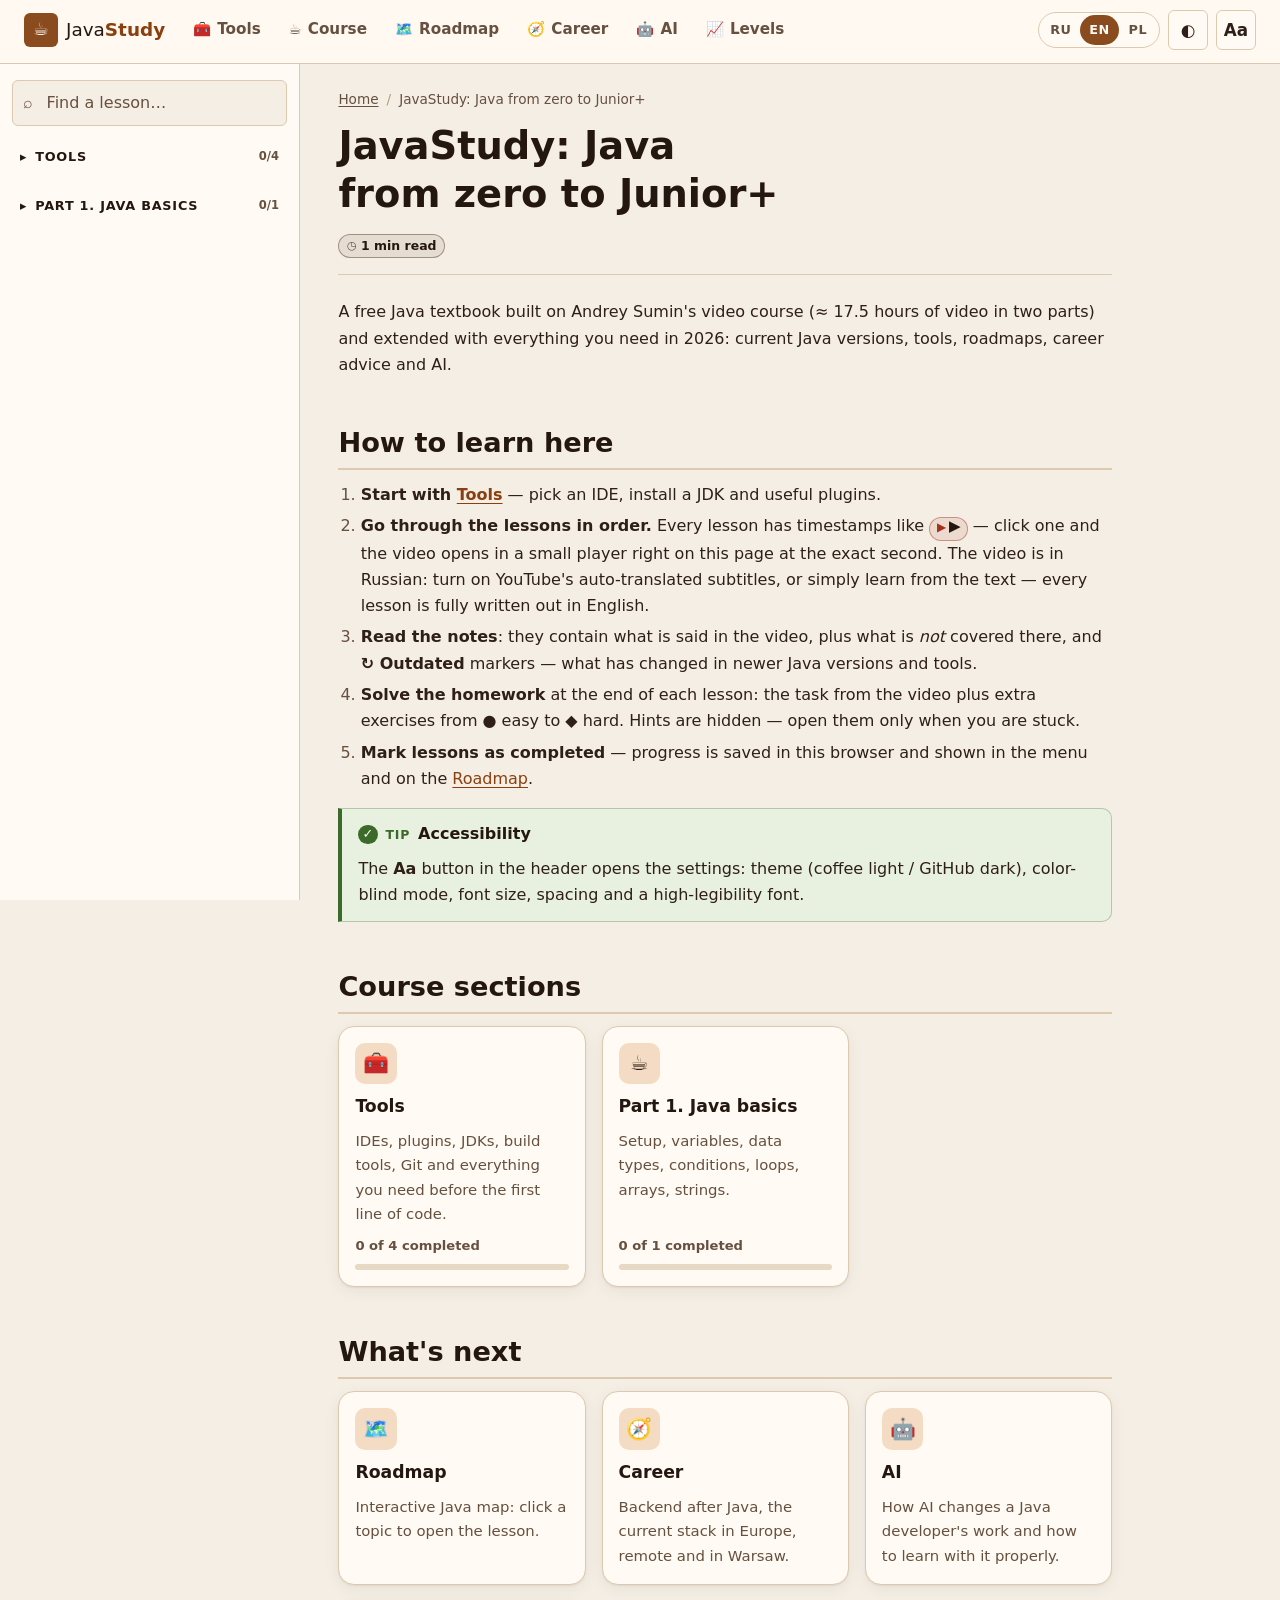
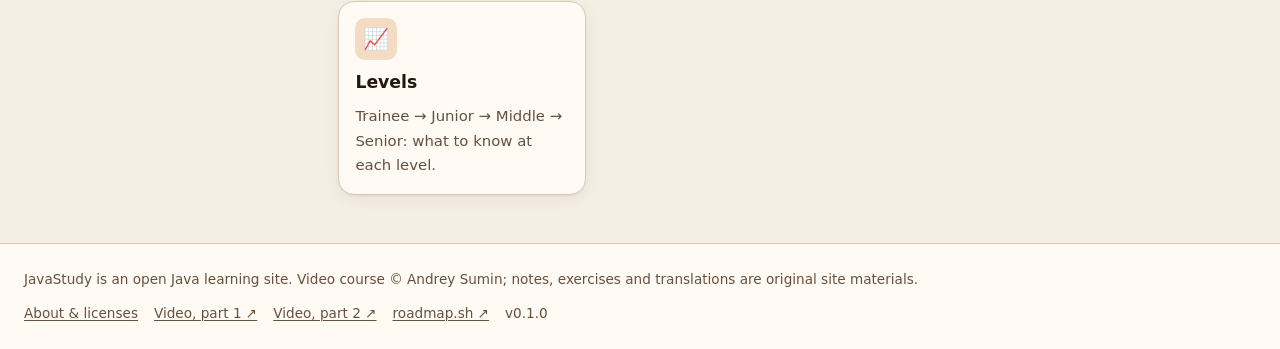
==== index.html @ 2e216fab "v0.1.0: каркас сайта JavaStudy (SPA без сборки, BEM, i18n RU/EN/PL) - index.html, 404.html, .nojekyl" ====
<!doctype html>
<html lang="ru" data-theme="coffee">
<head>
  <meta charset="utf-8">
  <meta name="viewport" content="width=device-width, initial-scale=1">
  <title>JavaStudy — Java с нуля до Junior+</title>
  <meta name="description" content="JavaStudy: бесплатный курс Java с нуля — уроки с таймкодами видео, домашние задания, roadmap, инструменты, карьера и ИИ. RU / EN / PL.">
  <meta name="color-scheme" content="light dark">
  <link rel="icon" href="assets/img/favicon.svg" type="image/svg+xml">
  <script>
    /* Применяем настройки до отрисовки, чтобы не было вспышки темы */
    (function () {
      var root = document.documentElement, s = {};
      try { s = JSON.parse(localStorage.getItem('javastudy.settings') || '{}') || {}; } catch (e) {}
      var theme = s.theme || (window.matchMedia && matchMedia('(prefers-color-scheme: dark)').matches ? 'github-dark' : 'coffee');
      root.dataset.theme = theme;
      if (s.cvd) root.dataset.cvd = 'on';
      if (s.fontSize) root.dataset.fontSize = s.fontSize;
      if (s.lineHeight) root.dataset.lineHeight = s.lineHeight;
      if (s.readableFont) root.dataset.readableFont = 'on';
      if (s.width) root.dataset.width = s.width;
    })();
  </script>
  <link rel="stylesheet" href="assets/css/main.css">
  <script type="module" src="assets/js/app.js"></script>
</head>
<body class="page">
  <a class="skip-link" href="#main" data-i18n="skipToContent">Перейти к содержимому</a>

  <header class="header">
    <div class="header__inner">
      <button class="header__menu-btn" type="button" aria-controls="sidebar" aria-expanded="false" data-action="toggle-sidebar">
        <span class="header__menu-icon" aria-hidden="true"></span>
        <span class="visually-hidden" data-i18n="menu">Меню</span>
      </button>
      <a class="header__logo" href="#/" data-link="home">
        <span class="header__logo-mark" aria-hidden="true">☕</span>
        <span class="header__logo-text">Java<b>Study</b></span>
      </a>
      <nav class="nav" aria-label="Main">
        <ul class="nav__list" data-slot="nav"></ul>
      </nav>
      <div class="header__tools">
        <div class="lang-switch" role="group" aria-label="Language" data-slot="lang"></div>
        <button class="icon-btn" type="button" data-action="toggle-theme" data-i18n-title="toggleTheme" title="Тема">
          <span class="icon-btn__icon" aria-hidden="true">◐</span>
          <span class="visually-hidden" data-i18n="toggleTheme">Тема</span>
        </button>
        <button class="icon-btn" type="button" data-action="open-settings" aria-haspopup="dialog" data-i18n-title="a11ySettings" title="Чтение и доступность">
          <span class="icon-btn__icon" aria-hidden="true">Aa</span>
          <span class="visually-hidden" data-i18n="a11ySettings">Чтение и доступность</span>
        </button>
      </div>
    </div>
    <div class="progress-bar" aria-hidden="true"><div class="progress-bar__fill" data-slot="read-progress"></div></div>
  </header>

  <div class="layout">
    <aside class="sidebar" id="sidebar" data-slot="sidebar" aria-label="Course"></aside>
    <div class="layout__backdrop" data-action="close-sidebar" hidden></div>
    <main class="layout__main" id="main" tabindex="-1" data-slot="main" aria-live="polite"></main>
  </div>

  <footer class="footer" data-slot="footer"></footer>

  <div class="player" data-slot="player" hidden></div>

  <dialog class="settings" data-slot="settings" aria-labelledby="settings-title"></dialog>

  <noscript><p class="noscript">JavaStudy requires JavaScript. / Для работы сайта нужен JavaScript.</p></noscript>
</body>
</html>
---- assets/css/main.css ----
/* JavaStudy — точка входа стилей.
   Порядок: base → themes → blocks. Каждый BEM-блок лежит в отдельном файле blocks/<block>.css */

@import url("base/reset.css");
@import url("base/tokens.css");
@import url("base/fonts.css");
@import url("base/typography.css");
@import url("base/a11y.css");

@import url("themes/coffee-light.css");
@import url("themes/github-dark.css");
@import url("themes/cvd.css");
@import url("themes/reading.css");

@import url("blocks/page.css");
@import url("blocks/skip-link.css");
@import url("blocks/header.css");
@import url("blocks/nav.css");
@import url("blocks/lang-switch.css");
@import url("blocks/icon-btn.css");
@import url("blocks/progress-bar.css");
@import url("blocks/layout.css");
@import url("blocks/sidebar.css");
@import url("blocks/search.css");
@import url("blocks/article.css");
@import url("blocks/breadcrumbs.css");
@import url("blocks/toc.css");
@import url("blocks/timecode.css");
@import url("blocks/player.css");
@import url("blocks/callout.css");
@import url("blocks/task.css");
@import url("blocks/badge.css");
@import url("blocks/code-block.css");
@import url("blocks/hljs.css");
@import url("blocks/table.css");
@import url("blocks/pager.css");
@import url("blocks/done-toggle.css");
@import url("blocks/card.css");
@import url("blocks/card-grid.css");
@import url("blocks/roadmap.css");
@import url("blocks/roadmap-node.css");
@import url("blocks/tabs.css");
@import url("blocks/settings.css");
@import url("blocks/notice.css");
@import url("blocks/footer.css");
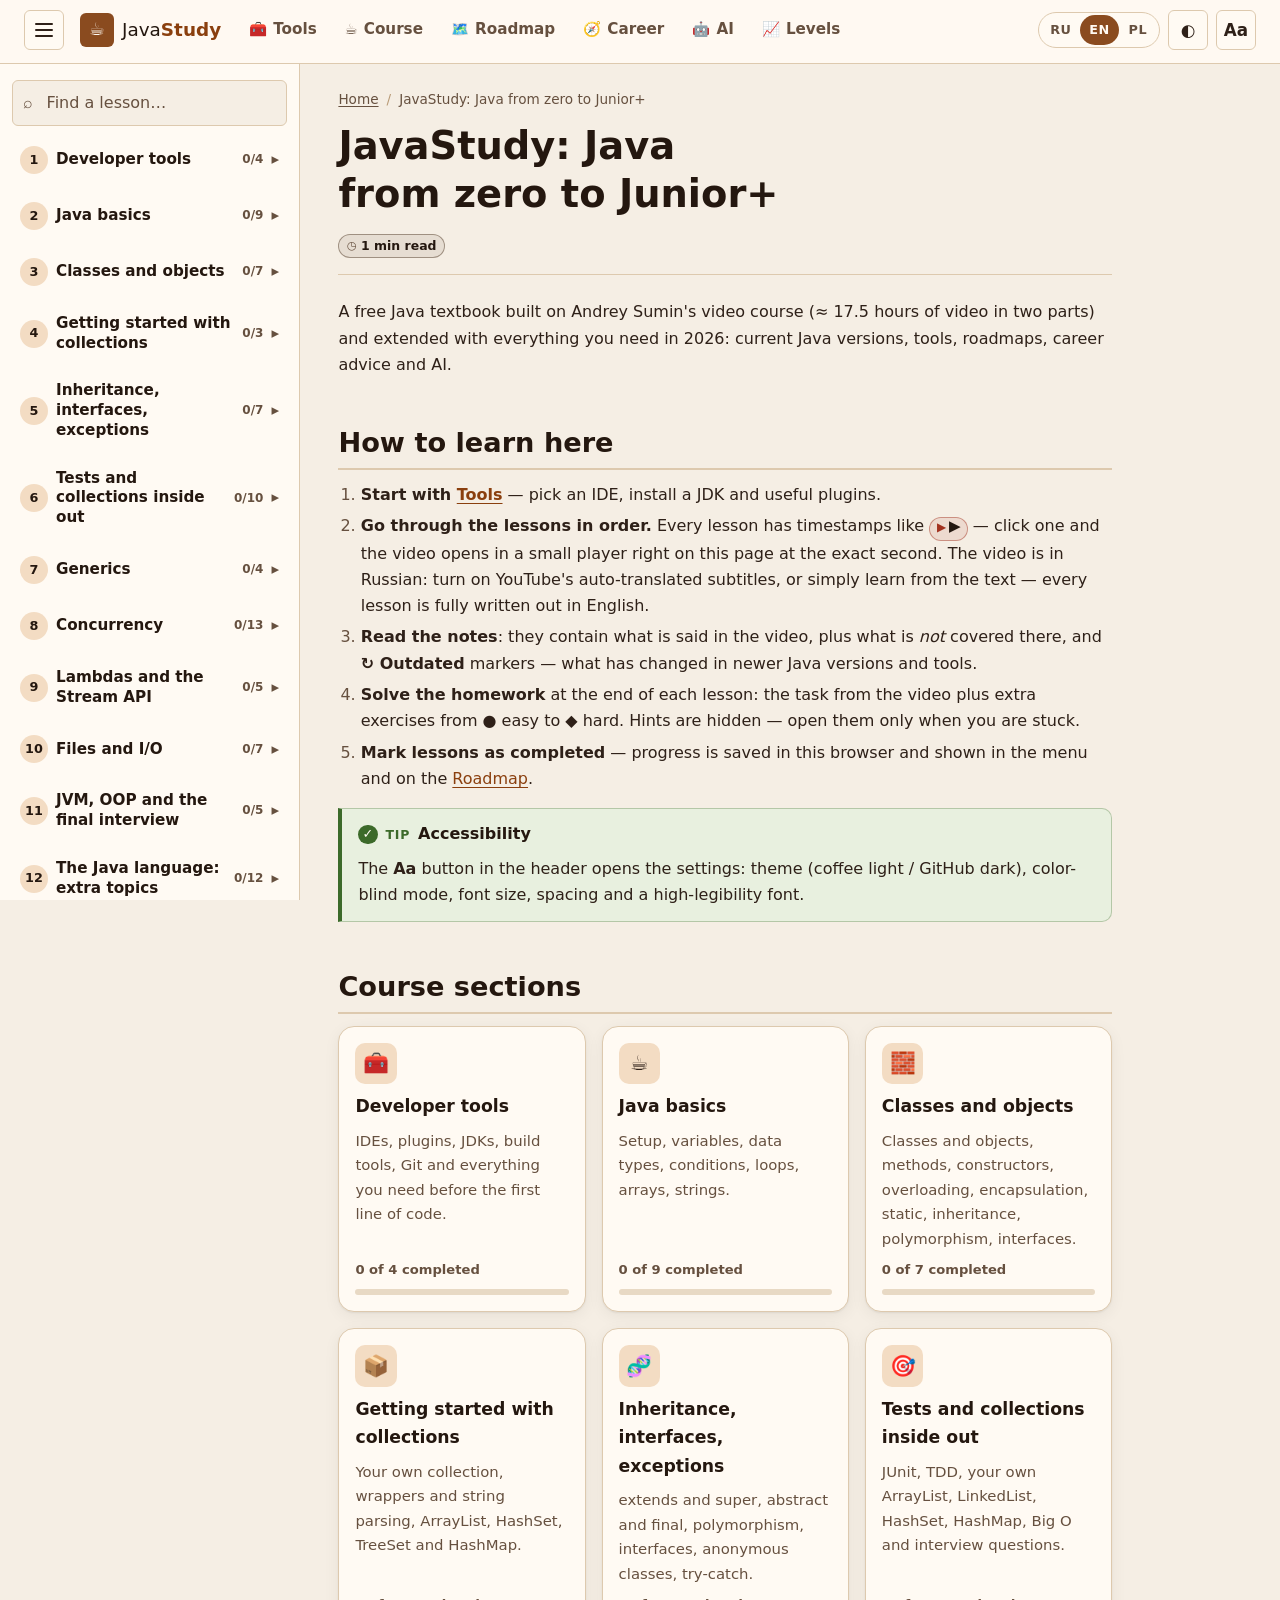
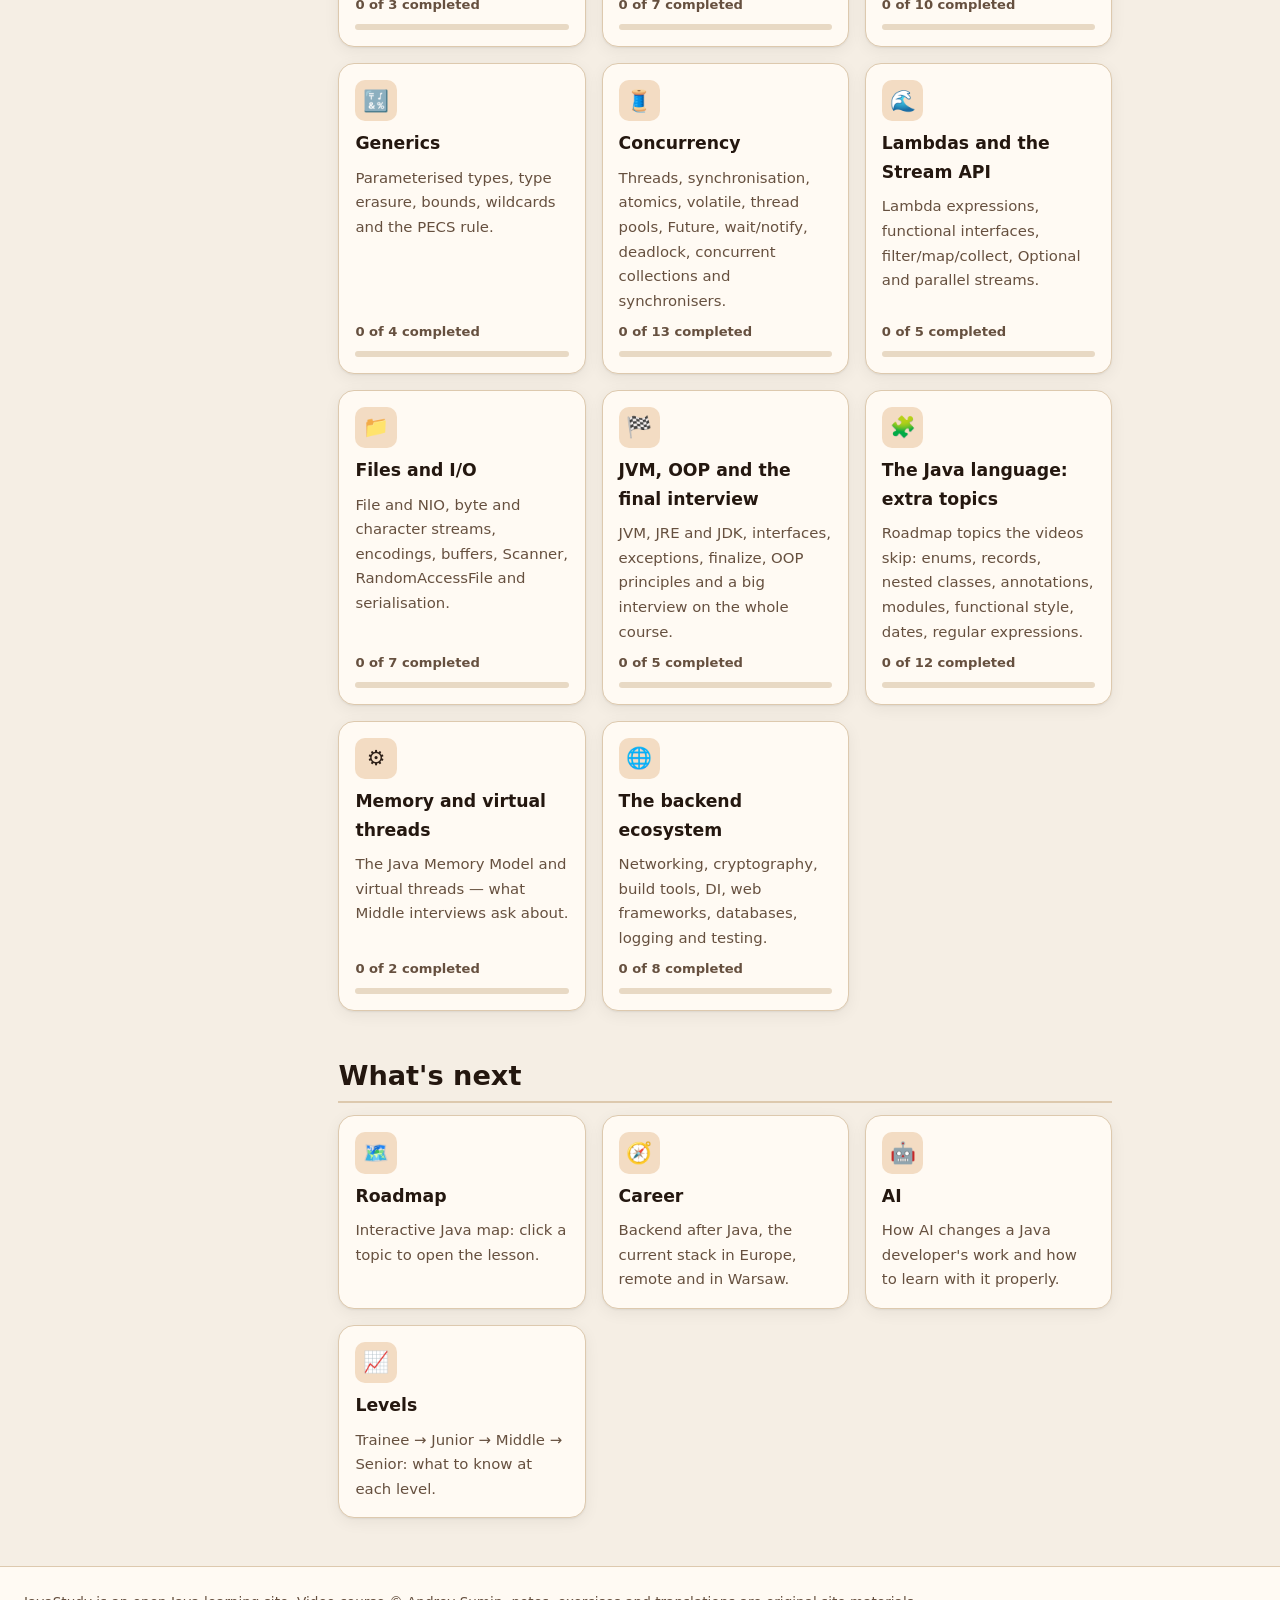
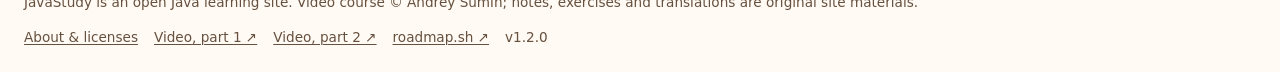
==== commit ffb14074: "v1.2.0: сворачиваемое меню курса на больших экранах - index.html: кнопка-закладка .sidebar-tab для р" ====
--- a/index.html
+++ b/index.html
@@ -57,6 +57,7 @@
 
   <div class="layout">
     <aside class="sidebar" id="sidebar" data-slot="sidebar" aria-label="Course"></aside>
+    <button class="sidebar-tab" type="button" data-action="toggle-sidebar" aria-controls="sidebar" title="Меню курса / Course menu"><span aria-hidden="true">☰</span><span class="visually-hidden">Course menu</span></button>
     <div class="layout__backdrop" data-action="close-sidebar" hidden></div>
     <main class="layout__main" id="main" tabindex="-1" data-slot="main" aria-live="polite"></main>
   </div>
